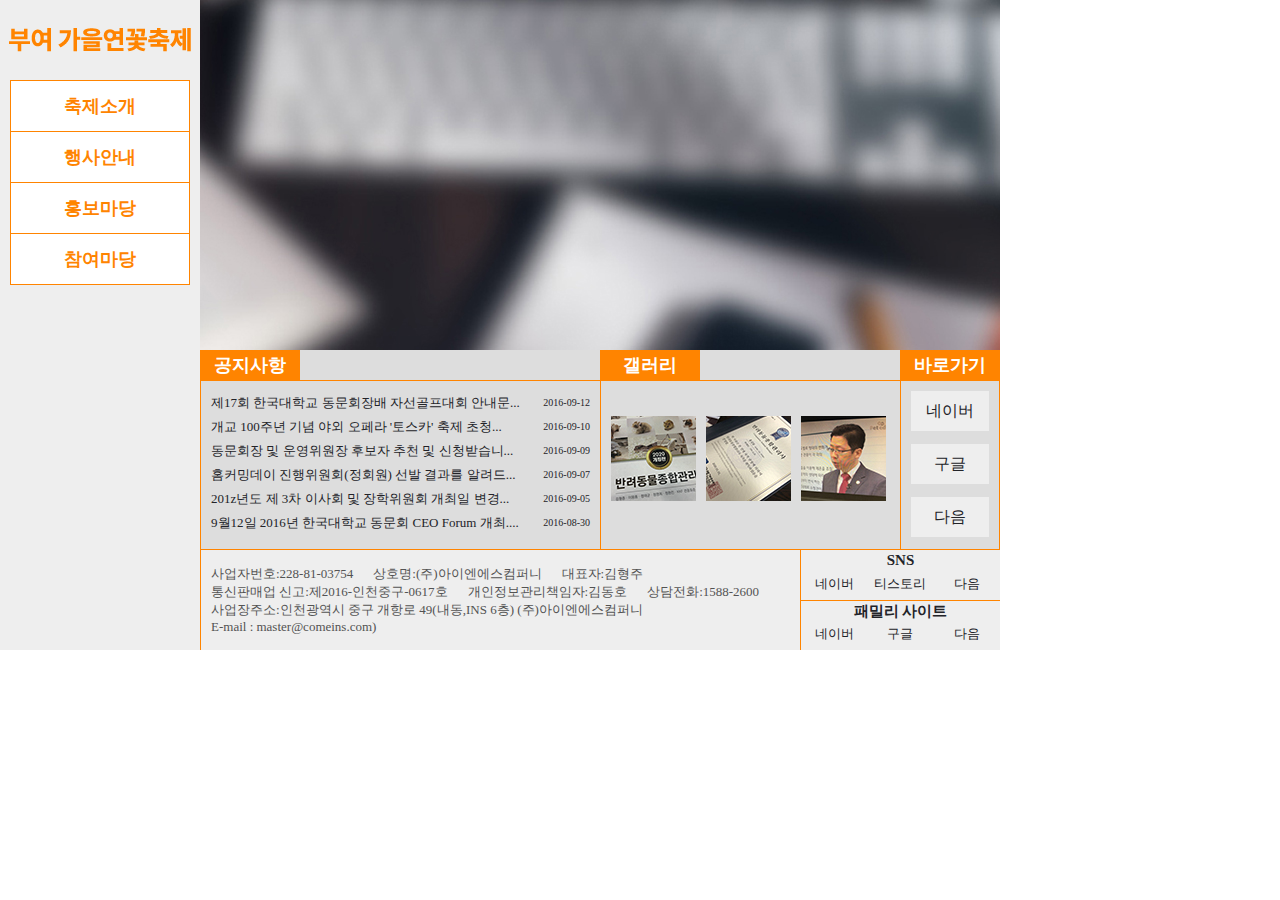
==== index.html @ 3350d327 "Add files via upload" ====
<!DOCTYPE html>
<html lang="ko">
<head>
    <meta charset="UTF-8">
    <title>부여 가을연꽃축제</title>
    <link rel="stylesheet" href="css/style.css" type="text/css">
    <script src="js/jquery-1.12.3.js"></script>
    <script src="js/script.js"></script>
</head>
<body>
  <div class="modal">
      <div class="modal_popup">
          <h2>타이틀입니다.</h2>
          <p>타이틀내용입니다.타이틀내용입니다.타이틀내용입니다.타이틀내용입니다.타이틀내용입니다.타이틀내용입니다.</p>
          <button>X 닫기</button>
      </div>
  </div>
   <div class="wrap clear">
       <header>
           <h2>
            <a href="#">
                <img src="img/logo.png" alt="부여 가을연꽃축제">
            </a>
           </h2>
           <nav>
               <ul class="gnb">
                   <li><a href="#">축제소개</a>
                       <ul class="sub">
                           <li><a href="#">초대의 글</a></li>
                           <li><a href="#">축제개요</a></li>
                           <li><a href="#">축제연혁</a></li>
                           <li><a href="#">오시는길</a></li>
                       </ul>
                   </li>
                   <li><a href="#">행사안내</a>
                       <ul class="sub">
                           <li><a href="#">셔틀버스안내</a></li>
                           <li><a href="#">행사안내</a></li>
                           <li><a href="#">행사일정</a></li>
                           <li><a href="#">소공연장</a></li>
                       </ul>
                   </li>
                   <li><a href="#">홍보마당</a>
                       <ul class="sub">
                           <li><a href="#">축제소식</a></li>
                           <li><a href="#">보도자료</a></li>
                           <li><a href="#">음식레시피</a></li>
                       </ul>
                   </li>
                   <li><a href="#">참여마당</a>
                       <ul class="sub">
                           <li><a href="#">참가후기</a></li>
                           <li><a href="#">연꽃갤러리</a></li>
                           <li><a href="#">포토갤러리</a></li>
                       </ul>
                   </li>
               </ul>
           </nav>
       </header>
        <div class="contents">
           <div class="slide">
               <ul>
                   <li><a href="#"><img src="img/banner1.jpg" alt="센서알고리즘 개발"></a></li>
                   <li><a href="#"><img src="img/banner2.jpg" alt="인공지능 로봇연구"></a></li>
                   <li><a href="#"><img src="img/banner3.jpg" alt="전자보안제품 생산"></a></li>
               </ul>
           </div>
           <div class="con clear">
               <section class="notice">
                   <h2>공지사항</h2>
                   <ul>
                       <li><a href="#">제17회 한국대학교 동문회장배 자선골프대회 안내문...<span class="day">2016-09-12</span></a></li>
                       <li><a href="#">개교 100주년 기념 야외 오페라 '토스카' 축제 초청...<span class="day">2016-09-10</span></a></li>
                       <li><a href="#">동문회장 및 운영위원장 후보자 추천 및 신청받습니...<span class="day">2016-09-09</span></a></li>
                       <li><a href="#">홈커밍데이 진행위원회(정회원) 선발 결과를 알려드...<span class="day">2016-09-07</span></a></li>
                       <li><a href="#">201z년도 제 3차 이사회 및 장학위원회 개최일 변경...<span class="day">2016-09-05</span></a></li>
                       <li><a href="#">9월12일 2016년 한국대학교 동문회 CEO Forum 개최....<span class="day">2016-08-30</span></a></li>
                   </ul>
               </section>
               <section class="gal">
                   <h2>갤러리</h2>
                   <ul class="clear">
                       <li><a href="#"><img src="img/gal1.jpg" alt="파트너"></a></li>
                       <li><a href="#"><img src="img/gal2.jpg" alt="능력을 담다"></a></li>
                       <li><a href="#"><img src="img/gal3.jpg" alt="희망을 담다"></a></li>
                   </ul>
               </section>
               <section class="baro">
                   <h2>바로가기</h2>
                   <ul>
                       <li><a href="#">네이버</a></li>
                       <li><a href="#">구글</a></li>
                       <li><a href="#">다음</a></li>
                   </ul>
               </section>
           </div>
           <footer class="clear">
               <div class="copy">
                   <ul>
                       <li>사업자번호:228-81-03754</li>
                       <li>상호명:(주)아이엔에스컴퍼니</li>
                       <li>대표자:김형주</li>
                       <li>통신판매업 신고:제2016-인천중구-0617호</li>
                       <li>개인정보관리책임자:김동호</li>
                       <li>상담전화:1588-2600</li>
                       <li>사업장주소:인천광역시 중구 개항로 49(내동,INS 6층) (주)아이엔에스컴퍼니</li>
                       <li>E-mail : master@comeins.com)</li>
                   </ul>
               </div>
               <div class="sns_fam">
                   <div class="sns">
                      <h2>SNS</h2>
                       <ul>
                           <li><a href="#">네이버</a></li>
                           <li><a href="#">티스토리</a></li>
                           <li><a href="#">다음</a></li>
                       </ul>
                   </div>
                   <div class="fam">
                      <h2>패밀리 사이트</h2>
                       <ul>
                           <li><a href="#">네이버</a></li>
                           <li><a href="#">구글</a></li>
                           <li><a href="#">다음</a></li>
                       </ul>
                   </div>
               </div>
           </footer>
       </div>
    </div>
</body>
</html>
---- css/style.css ----
*{
    margin: 0;
    padding: 0;
}
a{
    text-decoration: none;
    color: inherit;
}
ul{
    list-style: none;
}
img{
    vertical-align: top;
    border: 0;
}
.clear::after{
    display: table;
    content: "";
    clear: both;
}
body{
    width: 100%;
    color: #222328;
    background: #fff;
}
.wrap{
    width:1000px;
}
/*--------------modal-----------*/

.modal{
    position: fixed;
    width: 100%;
    height: 100%;
    background: rgba(0,0,0,0.3);
    z-index: 20;
    display: none;
}
.modal .modal_popup{
    position: absolute;
    top: 50%;
    left: 50%;
    transform: translate(-50%,-50%);
    width: 600px;
    height: 400px;
    background: #fff;
    box-sizing: border-box;
    padding: 30px;
}
.modal .modal_popup h2{
    height:40px;
    line-height: 40px;
}
.modal .modal_popup p{
    width: 100%;
    height: 240px;
    line-height: 25px;
    margin-top: 10px
}
.modal .modal_popup button{
    width: 100px;
    height: 50px;
    float: right;
}



/*--------------header-----------*/

header{
    width: 200px;
    height: 650px;
    background: #eee;
    float: left;
}
header h2{
    margin: 20px 0;
}

/*--------------nav-----------*/

nav{
    width: 180px;
    margin: 0 auto;
}
nav ul.gnb{
    text-align: center;
}
nav ul.gnb>li{
    line-height: 50px;
    font-size: 18px;
    font-weight: bold;
    box-sizing: border-box;
    border: 1px solid #ff8400;
    border-bottom: 0;
}
nav ul.gnb>li:last-child{
    border-bottom: 1px solid #ff8400;
}
nav ul.gnb>li:hover a{
    background: #ff8400;
    color: #fff;
}
nav ul.gnb>li a{
    display: block;
    width: 100%;
    background: #fff;
    color: #ff8400;
}
nav ul.gnb>li>ul.sub{
    display: none;
}
nav ul.gnb>li>ul.sub>li{
    height: 31px;
    line-height: 30px;
    font-size: 15px;
    box-sizing: border-box;
    border-bottom: 1px solid #ff8400;
    font-weight: normal;
}
nav ul.gnb>li>ul.sub>li:last-child{
    border-bottom: 1px solid #fff;
}
nav ul.gnb>li>ul.sub>li a{
    display: block;
    width: 100%;
    background: #fff;
    color: #ff8400;
}
nav ul.gnb>li>ul.sub>li a:hover{
    background: #ff8400;
    color: #fff;
}

/*--------------contents-----------*/

.contents{
    width: 800px;
    height: 650px;
    float: left;
}

/*--------------slide-----------*/

.slide{
    width: 100%;
    height: 350px;
    background: #ccc;
    overflow: hidden;
}
.slide ul{
    position: relative;
}
.slide ul li{
    position: absolute;
    top: 0;
    left: 0;
}

/*--------------con-----------*/

.con{
    width: 100%;
    height: 200px;
    background: #ddd;
}
.con section{
    float: left;
}
.con section h2{
    width: 100px;
    height: 30px;
    line-height: 30px;
    background: #ff8400;
    color: #fff;
    font-size: 18px;
    text-align: center;
}

.con .notice{
    width: 400px;
}
.con .notice ul{
    height: 170px;
    padding: 10px;
    box-sizing: border-box;
    border: 1px solid #ff8400;
    border-right: 0;
}
.con .notice ul li{
    font-size: 13px;
    height: 24px;
    line-height: 24px;
}
.con .notice ul li a{
    display: block;
    width: 100%;
}
.con .notice ul li a:hover{
    color: #ff8400;
}
.con .notice ul li a .day{
    float: right;
    font-size: 10px;
}


.con .gal{
    width: 300px;
}
.con .gal ul{
    height: 170px;
    padding-top: 35px;
    box-sizing: border-box;
    border: 1px solid #ff8400;
    border-right: 0;
}
.con .gal ul li{
    float: left;
    margin-left: 10px;
}
.con .gal ul li a:hover{
    opacity: 0.5;
}


.con .baro{
    width: 100px;
}
.con .baro ul{
    height: 170px;
    padding: 10px;;
    box-sizing: border-box;
    border: 1px solid #ff8400;
    text-align: center;
}
.con .baro ul li{
    height: 40px;
    line-height: 40px;
    background: #eee;
    margin-top: 13px;
}
.con .baro ul li:first-child{
    margin-top: 0;
}
.con .baro ul li a{
    display: block;
    width: 100%;
}
.con .baro ul li a:hover{
    background: #ff8400;
    color: #fff;
}



/*--------------footer-----------*/

footer{
    width: 100%;
    height: 100px;
    background: #eee;
}

footer .copy{
    float: left;
    width: 600px;
    height: 100px;
    padding-left: 10px;
    box-sizing: border-box;
    border-left: 1px solid #ff8400;
}
footer .copy ul{
    width: 100%;
    margin-top: 15px;
}
footer .copy ul li{
    float: left;
    margin-right: 20px;
    font-size: 13px;
    color: #535353;
}

footer .sns_fam{
    float: left;
    width: 200px;
    height: 100px;
    box-sizing: border-box;
    border-left: 1px solid #ff8400;
}
footer .sns_fam h2{
    width: 100%;
    text-align: center;
    font-size: 15px;
    height: 20px;
    line-height: 20px;
}
footer .sns_fam ul{
    margin-top: 5px;
}
footer .sns_fam ul li{
    float: left;
    width: calc(100%/3);
    font-size: 13px;
    text-align: center;
}

footer .sns_fam .sns{
    height: 50px;
}

footer .sns_fam .fam{
    height: 50px;
}
footer .sns_fam .fam h2{
    box-sizing: border-box;
    border-top: 1px solid #ff8400;
}
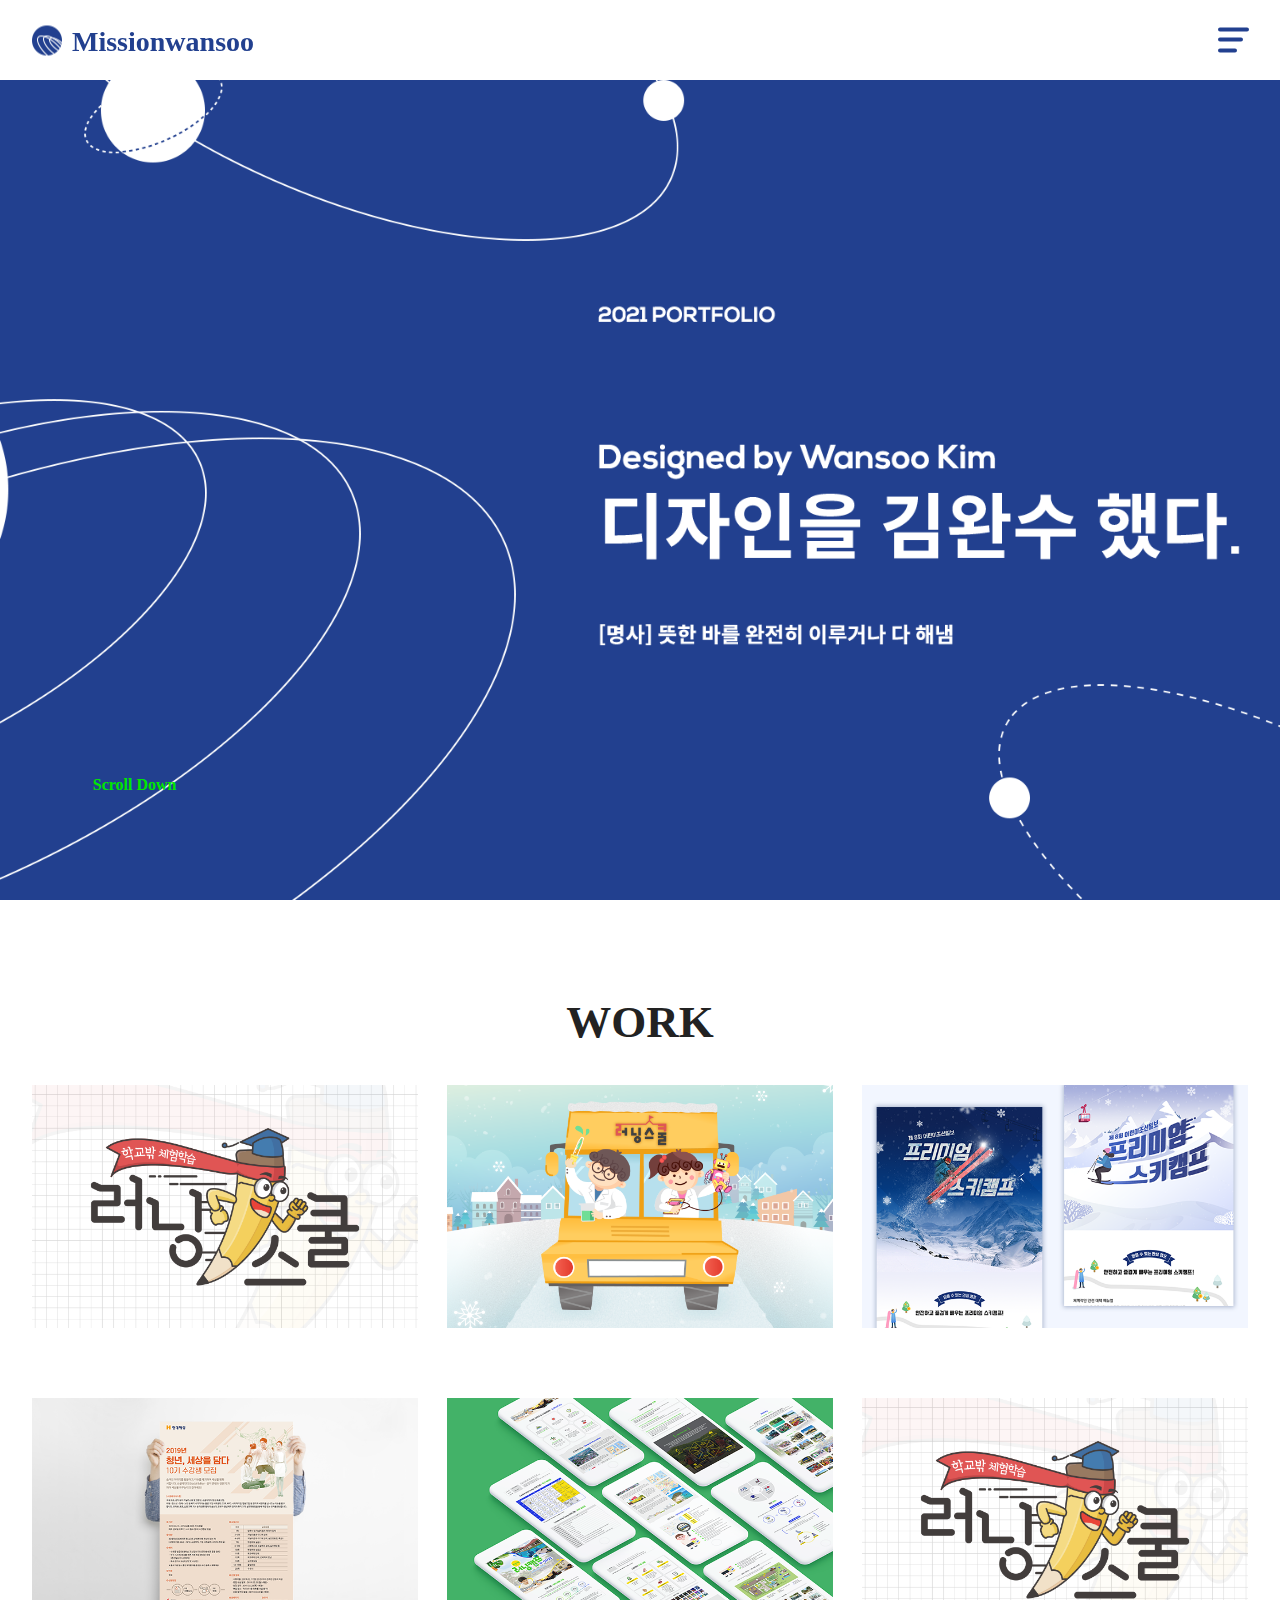
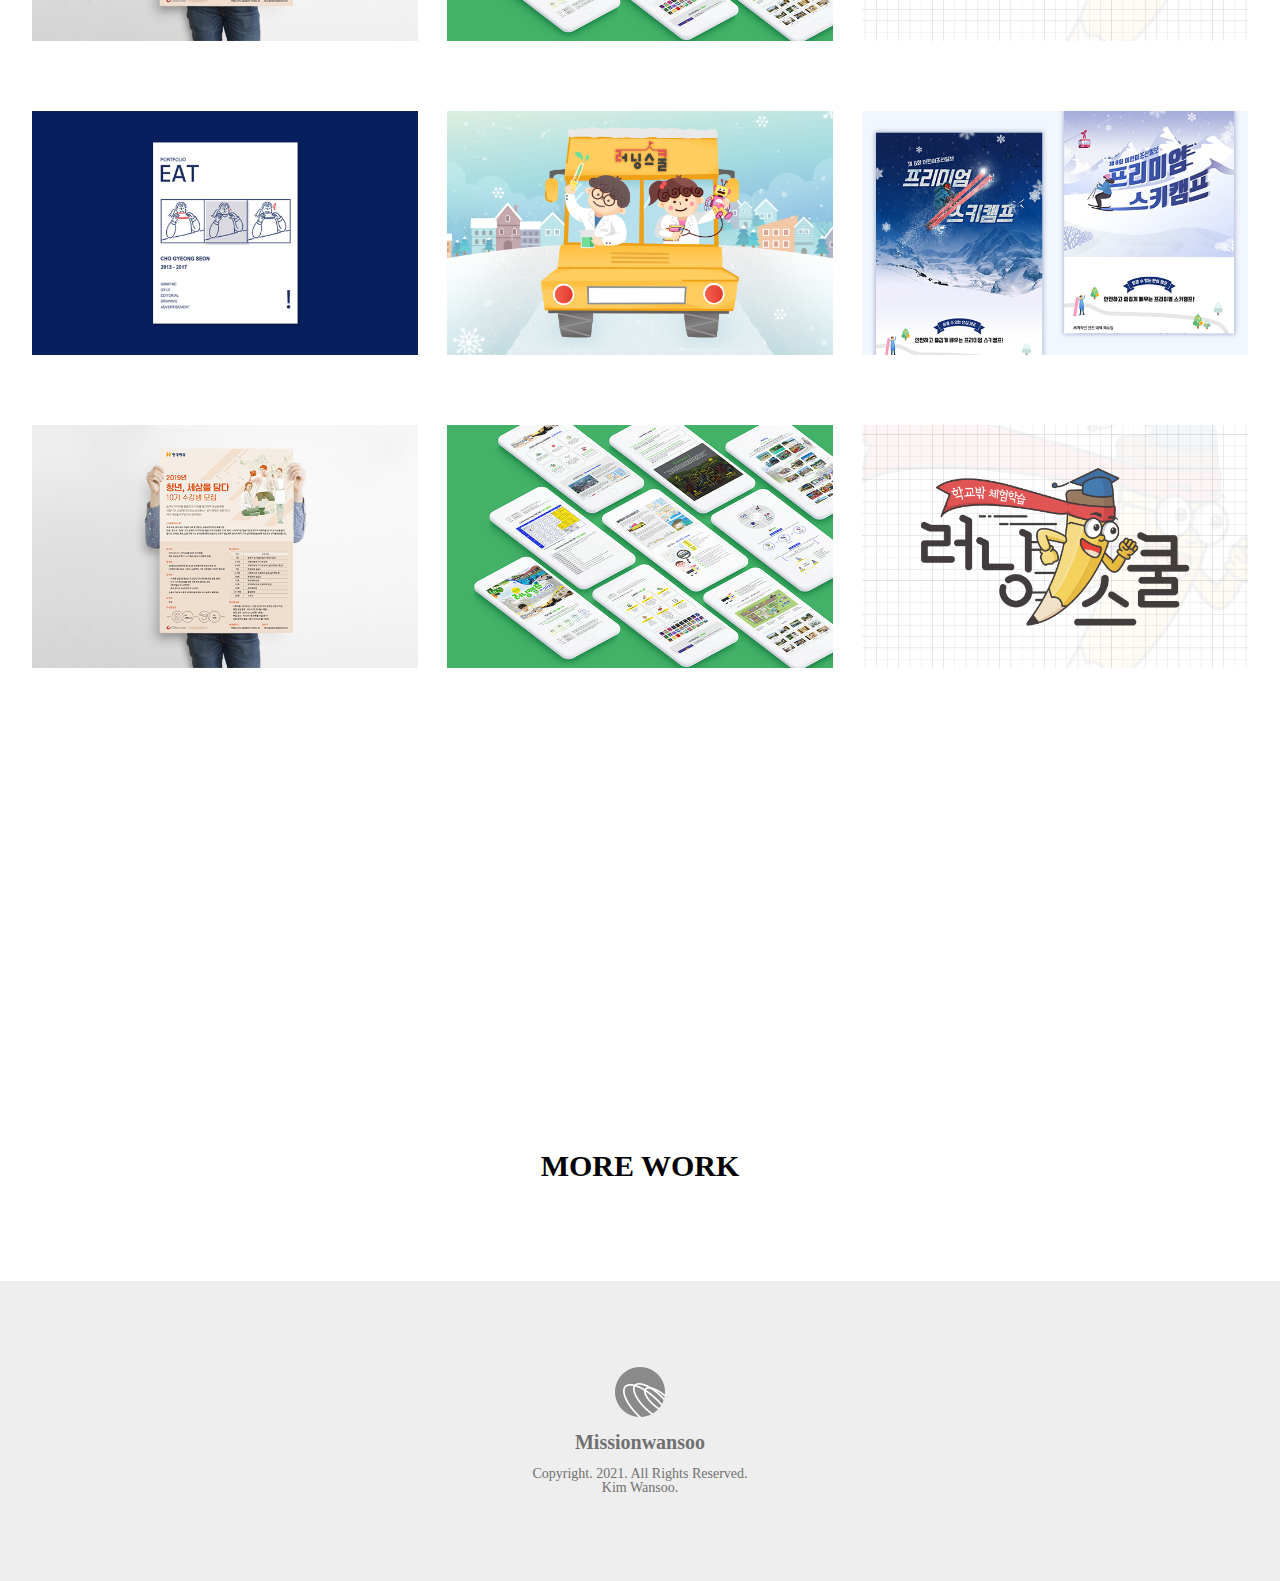
==== commit 8b21b82c: "Rename MISSON WANSOO.html to index.html" ====
--- a/index.html
+++ b/index.html
@@ -1,132 +1,401 @@
-<!DOCTYPE html>
-<html lang="ko">
-<head>
-    <meta charset="UTF-8">
-    <title>부여 가을연꽃축제</title>
-    <link rel="stylesheet" href="css/style.css" type="text/css">
-    <script src="js/jquery-1.12.3.js"></script>
-    <script src="js/script.js"></script>
-</head>
-<body>
-  <div class="modal">
-      <div class="modal_popup">
-          <h2>타이틀입니다.</h2>
-          <p>타이틀내용입니다.타이틀내용입니다.타이틀내용입니다.타이틀내용입니다.타이틀내용입니다.타이틀내용입니다.</p>
-          <button>X 닫기</button>
-      </div>
-  </div>
-   <div class="wrap clear">
-       <header>
-           <h2>
-            <a href="#">
-                <img src="img/logo.png" alt="부여 가을연꽃축제">
-            </a>
-           </h2>
-           <nav>
-               <ul class="gnb">
-                   <li><a href="#">축제소개</a>
-                       <ul class="sub">
-                           <li><a href="#">초대의 글</a></li>
-                           <li><a href="#">축제개요</a></li>
-                           <li><a href="#">축제연혁</a></li>
-                           <li><a href="#">오시는길</a></li>
-                       </ul>
-                   </li>
-                   <li><a href="#">행사안내</a>
-                       <ul class="sub">
-                           <li><a href="#">셔틀버스안내</a></li>
-                           <li><a href="#">행사안내</a></li>
-                           <li><a href="#">행사일정</a></li>
-                           <li><a href="#">소공연장</a></li>
-                       </ul>
-                   </li>
-                   <li><a href="#">홍보마당</a>
-                       <ul class="sub">
-                           <li><a href="#">축제소식</a></li>
-                           <li><a href="#">보도자료</a></li>
-                           <li><a href="#">음식레시피</a></li>
-                       </ul>
-                   </li>
-                   <li><a href="#">참여마당</a>
-                       <ul class="sub">
-                           <li><a href="#">참가후기</a></li>
-                           <li><a href="#">연꽃갤러리</a></li>
-                           <li><a href="#">포토갤러리</a></li>
-                       </ul>
-                   </li>
-               </ul>
-           </nav>
-       </header>
-        <div class="contents">
-           <div class="slide">
-               <ul>
-                   <li><a href="#"><img src="img/banner1.jpg" alt="센서알고리즘 개발"></a></li>
-                   <li><a href="#"><img src="img/banner2.jpg" alt="인공지능 로봇연구"></a></li>
-                   <li><a href="#"><img src="img/banner3.jpg" alt="전자보안제품 생산"></a></li>
-               </ul>
-           </div>
-           <div class="con clear">
-               <section class="notice">
-                   <h2>공지사항</h2>
-                   <ul>
-                       <li><a href="#">제17회 한국대학교 동문회장배 자선골프대회 안내문...<span class="day">2016-09-12</span></a></li>
-                       <li><a href="#">개교 100주년 기념 야외 오페라 '토스카' 축제 초청...<span class="day">2016-09-10</span></a></li>
-                       <li><a href="#">동문회장 및 운영위원장 후보자 추천 및 신청받습니...<span class="day">2016-09-09</span></a></li>
-                       <li><a href="#">홈커밍데이 진행위원회(정회원) 선발 결과를 알려드...<span class="day">2016-09-07</span></a></li>
-                       <li><a href="#">201z년도 제 3차 이사회 및 장학위원회 개최일 변경...<span class="day">2016-09-05</span></a></li>
-                       <li><a href="#">9월12일 2016년 한국대학교 동문회 CEO Forum 개최....<span class="day">2016-08-30</span></a></li>
-                   </ul>
-               </section>
-               <section class="gal">
-                   <h2>갤러리</h2>
-                   <ul class="clear">
-                       <li><a href="#"><img src="img/gal1.jpg" alt="파트너"></a></li>
-                       <li><a href="#"><img src="img/gal2.jpg" alt="능력을 담다"></a></li>
-                       <li><a href="#"><img src="img/gal3.jpg" alt="희망을 담다"></a></li>
-                   </ul>
-               </section>
-               <section class="baro">
-                   <h2>바로가기</h2>
-                   <ul>
-                       <li><a href="#">네이버</a></li>
-                       <li><a href="#">구글</a></li>
-                       <li><a href="#">다음</a></li>
-                   </ul>
-               </section>
-           </div>
-           <footer class="clear">
-               <div class="copy">
-                   <ul>
-                       <li>사업자번호:228-81-03754</li>
-                       <li>상호명:(주)아이엔에스컴퍼니</li>
-                       <li>대표자:김형주</li>
-                       <li>통신판매업 신고:제2016-인천중구-0617호</li>
-                       <li>개인정보관리책임자:김동호</li>
-                       <li>상담전화:1588-2600</li>
-                       <li>사업장주소:인천광역시 중구 개항로 49(내동,INS 6층) (주)아이엔에스컴퍼니</li>
-                       <li>E-mail : master@comeins.com)</li>
-                   </ul>
-               </div>
-               <div class="sns_fam">
-                   <div class="sns">
-                      <h2>SNS</h2>
-                       <ul>
-                           <li><a href="#">네이버</a></li>
-                           <li><a href="#">티스토리</a></li>
-                           <li><a href="#">다음</a></li>
-                       </ul>
-                   </div>
-                   <div class="fam">
-                      <h2>패밀리 사이트</h2>
-                       <ul>
-                           <li><a href="#">네이버</a></li>
-                           <li><a href="#">구글</a></li>
-                           <li><a href="#">다음</a></li>
-                       </ul>
-                   </div>
-               </div>
-           </footer>
-       </div>
-    </div>
-</body>
-</html>+<!DOCTYPE html>
+<!-- saved from url=(0025)http://oppositeprism.com/ -->
+<html lang="ko"><head><meta http-equiv="Content-Type" content="text/html; charset=UTF-8">
+    
+    <meta http-equiv="X-UA-Compatible" content="IE=Edge,chrome=1">
+    <meta name="viewport" content="width=device-width, initial-scale=1.0, minimum-scale=1.0, maximum-scale=1.0, user-scalable=no, target-densitydpi=medium-dpi">
+    <meta name="format-detection" content="telephone=no">
+    <meta name="title" content="디자인을 김완수 했다.">
+    <meta name="publisher" content="김완수">
+    <meta name="author" content="김완수">
+    <meta name="description" content="김완수 포토폴리오 웹 홈페이지입니다.">
+    <meta name="keywords" content="웹디자인,웹상세,상세페이지,코딩,디자이너포트폴리오,웹디자인포트폴리오,웹프로모션,일러스트">
+    <meta property="og:title" content="디자인을 김완수했다.">
+    <meta property="og:url" content="http://missionwansoo.com/">
+    <meta property="og:image" content="/img/ogimage.png">
+    <meta property="og:description" content="김완수 포토폴리오 웹 홈페이지입니다.">
+    <title>Missionwansoo</title>
+    <link rel="shortcut icon" href="img/prism.ico" type="image/x-icon">
+    <link rel="stylesheet" href="css/animate.min.css">
+    <link href="css/reset.css" rel="stylesheet">
+    <link href="css/common.css" rel="stylesheet">
+    <link href="css/main.css" rel="stylesheet">
+    <link href="fonts/font.css" rel="stylesheet">
+    <script src="js/jquery-latest.min.js"></script>
+    <script src="js/common.js"></script>
+    <script src="js/main.js"></script>
+</head>
+<body>
+    <!--header-->
+    <header id="header">
+        <div class="header_menu">
+            <div class="top wrapper clearfix">
+                <h1 class="logo">
+                    <a href="http://oppositeprism.com/index.html">
+                    <img src="img/logo.png" alt="logo"><span>Missionwansoo</span></a>
+                </h1>
+                <!--웹ham-->
+                <div class="header_web clearfix">
+                    <p class="menu_text"><img src="img/menu_text.png"></p>
+                    <div class="hambtn open">
+                        <span class="line line1" style="background-color: rgb(34, 64, 143); width: 31px;"></span>
+                        <span class="line line2" style="background-color: rgb(34, 64, 143); width: 25px;"></span>
+                        <span class="line line3" style="background-color: rgb(34, 64, 143); width: 19px;"></span>
+                    </div>
+                    <div class="hambtn close" style="display: none;"></div>
+                </div>
+                <!--모바일ham-->
+                <div class="header_mobile clearfix">
+                    <div class="m_hambtn m_open">
+                        <span class="m_line m_line1"></span>
+                        <span class="m_line m_line2"></span>
+                        <span class="m_line m_line3"></span>
+                    </div>
+                    <div class="m_hambtn m_close"></div>
+                </div>
+            </div>
+            <div class="gnb_menu" style="display: block; right: -2000px;">
+                <div class="middle">
+                    <ul class="gnb">
+                        <li class="sgnb sgnb1">
+                            <p class="menu menu_tit"><a href="http://oppositeprism.com/company-work/company-all.html">Company work</a></p>
+                            <p class="menu"><a href="http://oppositeprism.com/company-work/company-all.html">All</a></p>
+                            <p class="menu"><a href="http://oppositeprism.com/company-work/promotion.html">Promotion</a></p>
+                            <p class="menu"><a href="http://oppositeprism.com/company-work/editorial.html">Edit</a></p>
+                            <p class="menu"><a href="http://oppositeprism.com/company-work/web.html">Web Site</a></p>
+                        </li>
+                        <li class="sgnb sgnb2">
+                            <p class="menu menu_tit"><a href="http://oppositeprism.com/Personal-Work/personal-all.html">Personal Work</a></p>
+                            <p class="menu"><a href="http://oppositeprism.com/Personal-Work/personal-all.html">All</a></p>
+                            <p class="menu"><a href="http://oppositeprism.com/Personal-Work/illust.html">Illust</a></p>
+                            <p class="menu"><a href="http://oppositeprism.com/Personal-Work/editorial.html">Edit</a></p>
+                        </li>
+                        <li class="sgnb sgnb3">
+                            <p class="menu menu_tit"><a href="http://oppositeprism.com/about.html">About</a></p>
+                        </li>
+                        <li class="sgnb sgnb4">
+                            <p class="menu menu_tit"><a href="http://oppositeprism.com/contact.html">Contact</a></p>
+                        </li>
+                    </ul>
+                </div>
+            </div>
+        </div>
+            <!--//모바일gnb-->
+        <p class="back"></p>
+    </header>
+    <!----------------------------비쥬얼이쥬---------------------------------->
+    <section id="visual">
+        <div class="wrapper">
+            <div class="text">
+               <!---------------------텍스트쥬------------------------>
+                <p class="tit_desc web_tit_desc animated fadeInUp"><img src="img/m_main_desc_sub.png"></p>
+                <p class="tit_desc mobile_tit_desc animated fadeInUp"><img src="img/m_main_desc_sub.png"></p>
+                <h2 class="tit_text animated fadeInUp">
+                    <img src="img/m_main_tit.png">
+                </h2>
+                <p class="tit_desc web_tit_desc animated fadeInUp"><img src="img/m_main_desc.png"></p>
+                <p class="tit_desc mobile_tit_desc animated fadeInUp"><img src="img/m_main_desc.png"></p>
+            </div>
+            <!------------------------임이지쥬----------------------------->
+            <p class="scroll_down">Scroll Down</p>
+        </div>
+    </section>
+    <section id="container">
+        <div class="container1 wrapper">
+            <div class="con_title">
+                <h3 class="con_tit">WORK</h3>
+            </div>
+            <ul class="content">
+                <li class="portbox28" style="opacity: 1; margin-top: 0px;">
+                    <a href="http://oppositeprism.com/Personal-Work/personal3.html">
+                        <div class="hidden">
+                            <p class="bg">d</p>
+                        </div>
+                        <div class="desc">
+                           <div class="type">
+                                <p class="type_desc">CI로고</p>
+                                <p class="type_dot"><img src="img/dot.png"></p>
+                            </div>
+                            <h4 class="thumb_tit">러닝스쿨 로고디자인</h4>
+                            <p class="date">Date 2019.03</p>
+                        </div>
+                    </a>
+                </li>
+                <!--<li class="portbox10">
+                    <a href="company-work/promotion11.html">
+                        <div class="hidden">
+                            <p class="bg">d</p>
+                        </div>
+                        <div class="desc">
+                           <div class="type">
+                                <p class="type_desc">웹사이트</p>
+                                <p class="type_dot"><img src="img/dot.png"></p>
+                            </div>
+                            <h4 class="thumb_tit">서울창의마을 홈페이지 리뉴얼</h4>
+                            <p class="date">Date 2018.05</p>
+                        </div>
+                    </a>
+                </li>-->
+                <li class="portbox1" style="opacity: 1; margin-top: 0px;">
+                    <a href="http://oppositeprism.com/company-work/promotion1.html">
+                        <div class="hidden">
+                            <p class="bg">d</p>
+                        </div>
+                        <div class="desc">
+                            <div class="type">
+                                <p class="type_desc">웹프로모션</p>
+                                <p class="type_dot"><img src="img/dot.png"></p>
+                            </div>
+                            <h4 class="thumb_tit">러닝스쿨 겨울과학캠프</h4>
+                            <p class="date">Date 2019.11</p>
+                        </div>
+                    </a>
+                </li>
+                <li class="portbox2" style="opacity: 1; margin-top: 0px;">
+                    <a href="http://oppositeprism.com/company-work/promotion2.html">
+                        <div class="hidden">
+                            <p class="bg">d</p>
+                        </div>
+                        <div class="desc">
+                            <div class="type">
+                                <p class="type_desc">웹프로모션</p>
+                                <p class="type_dot"><img src="img/dot.png"></p>
+                            </div>
+                            <h4 class="thumb_tit">어린이조선일보 프리미엄스키캠프</h4>
+                            <p class="date">Date 2019.11</p>
+                        </div>
+                    </a>
+                </li>
+                <li class="portbox3" style="opacity: 1; margin-top: 0px;">
+                    <a href="http://oppositeprism.com/company-work/promotion3.html">
+                        <div class="hidden">
+                            <p class="bg">d</p>
+                        </div>
+                        <div class="desc">
+                            <div class="type">
+                                <p class="type_desc">편집포스터</p>
+                                <p class="type_dot"><img src="img/dot.png"></p>
+                            </div>
+                            <h4 class="thumb_tit">청세담, 청년 세상을 담다</h4>
+                            <p class="date">Date 2018.12</p>
+                        </div>
+                    </a>
+                </li>
+                <li class="portbox4" style="opacity: 1; margin-top: 0px;">
+                    <a href="http://oppositeprism.com/company-work/promotion4.html">
+                        <div class="hidden">
+                            <p class="bg">d</p>
+                        </div>
+                        <div class="desc">
+                           <div class="type">
+                                <p class="type_desc">웹프로모션</p>
+                                <p class="type_dot"><img src="img/dot.png"></p>
+                            </div>
+                            <h4 class="thumb_tit">러닝스쿨 일로일로</h4>
+                            <p class="date">Date 2019.05</p>
+                        </div>
+                    </a>
+                </li>
+                <li class="portbox5" style="opacity: 1; margin-top: 0px;">
+                    <a href="http://oppositeprism.com/company-work/promotion5.html">
+                        <div class="hidden">
+                            <p class="bg">d</p>
+                        </div>
+                        <div class="desc">
+                           <div class="type">
+                                <p class="type_desc">편집포스터</p>
+                                <p class="type_dot"><img src="img/dot.png"></p>
+                            </div>
+                            <h4 class="thumb_tit">주니어플라톤 독서발표논술대회</h4>
+                            <p class="date">Date 2019.06</p>
+                        </div>
+                    </a>
+                </li>
+                <li class="portbox6" style="opacity: 1; margin-top: 0px;">
+                    <a href="http://oppositeprism.com/company-work/promotion6.html">
+                        <div class="hidden">
+                            <p class="bg">d</p>
+                        </div>
+                        <div class="desc">
+                           <div class="type">
+                                <p class="type_desc">편집포스터</p>
+                                <p class="type_dot"><img src="img/dot.png"></p>
+                            </div>
+                            <h4 class="thumb_tit">수협 바다사랑 초등학생 문예공모전</h4>
+                            <p class="date">Date 2019.07</p>
+                        </div>
+                    </a>
+                </li>
+                <li class="portbox26" style="opacity: 1; margin-top: 0px;">
+                    <a href="http://oppositeprism.com/Personal-Work/personal1.html">
+                        <div class="hidden">
+                            <p class="bg">d</p>
+                        </div>
+                        <div class="desc">
+                           <div class="type">
+                                <p class="type_desc">편집</p>
+                                <p class="type_dot"><img src="img/dot.png"></p>
+                            </div>
+                            <h4 class="thumb_tit">EAT. 조경선 포트폴리오</h4>
+                            <p class="date">Date 2017.11</p>
+                        </div>
+                    </a>
+                </li>
+                <li class="portbox7" style="opacity: 1; margin-top: 0px;">
+                    <a href="http://oppositeprism.com/company-work/promotion8.html">
+                        <div class="hidden">
+                            <p class="bg">d</p>
+                        </div>
+                        <div class="desc">
+                           <div class="type">
+                                <p class="type_desc">웹프로모션</p>
+                                <p class="type_dot"><img src="img/dot.png"></p>
+                            </div>
+                            <h4 class="thumb_tit">영어능력평가 텝스</h4>
+                            <p class="date">Date 2018.11</p>
+                        </div>
+                    </a>
+                </li>
+                <li class="portbox14" style="opacity: 1; margin-top: 0px;">
+                    <a href="http://oppositeprism.com/company-work/promotion7.html">
+                        <div class="hidden">
+                            <p class="bg">d</p>
+                        </div>
+                        <div class="desc">
+                           <div class="type">
+                                <p class="type_desc">웹사이트</p>
+                                <p class="type_dot"><img src="img/dot.png"></p>
+                            </div>
+                            <h4 class="thumb_tit">특공대 공부캠프 서브페이지 디자인</h4>
+                            <p class="date">Date 2018.10</p>
+                        </div>
+                    </a>
+                </li>
+                <li class="portbox9" style="opacity: 1; margin-top: 0px;">
+                    <a href="http://oppositeprism.com/company-work/promotion10.html">
+                        <div class="hidden">
+                            <p class="bg">d</p>
+                        </div>
+                        <div class="desc">
+                           <div class="type">
+                                <p class="type_desc">웹프로모션</p>
+                                <p class="type_dot"><img src="img/dot.png"></p>
+                            </div>
+                            <h4 class="thumb_tit">국기원 학교폭력 예방캠페인</h4>
+                            <p class="date">Date 2018.07</p>
+                        </div>
+                    </a>
+                </li>
+                <li class="portbox11" style="opacity: 1; margin-top: 0px;">
+                    <a href="http://oppositeprism.com/company-work/promotion12.html">
+                        <div class="hidden">
+                            <p class="bg">d</p>
+                        </div>
+                        <div class="desc">
+                           <div class="type">
+                                <p class="type_desc">웹프로모션</p>
+                                <p class="type_dot"><img src="img/dot.png"></p>
+                            </div>
+                            <h4 class="thumb_tit">러닝스쿨 정기 기획전</h4>
+                            <p class="date">Date 2019</p>
+                        </div>
+                    </a>
+                </li>
+                <li class="portbox13">
+                    <a href="http://oppositeprism.com/company-work/promotion14.html">
+                        <div class="hidden">
+                            <p class="bg">d</p>
+                        </div>
+                        <div class="desc">
+                           <div class="type">
+                                <p class="type_desc">편집신문광고</p>
+                                <p class="type_dot"><img src="img/dot.png"></p>
+                            </div>
+                            <h4 class="thumb_tit">러닝스쿨 여름가을 전단광고</h4>
+                            <p class="date">Date 2019.07</p>
+                        </div>
+                    </a>
+                </li>
+                <!--<li class="portbox8">
+                    <a href="company-work/promotion9.html">
+                        <div class="hidden">
+                            <p class="bg">d</p>
+                        </div>
+                        <div class="desc">
+                           <div class="type">
+                                <p class="type_desc">편집신문광고</p>
+                                <p class="type_dot"><img src="img/dot.png"></p>
+                            </div>
+                            <h4 class="thumb_tit">러닝스쿨 겨울전단광고</h4>
+                            <p class="date">Date 2019.11</p>
+                        </div>
+                    </a>
+                </li>-->
+                <li class="portbox15">
+                    <a href="http://oppositeprism.com/company-work/promotion15.html">
+                        <div class="hidden">
+                            <p class="bg">d</p>
+                        </div>
+                        <div class="desc">
+                           <div class="type">
+                                <p class="type_desc">편집전단지</p>
+                                <p class="type_dot"><img src="img/dot.png"></p>
+                            </div>
+                            <h4 class="thumb_tit">브런치에듀 입시특강 전단지</h4>
+                            <p class="date">Date 2018.10</p>
+                        </div>
+                    </a>
+                </li>
+                <li class="portbox27">
+                    <a href="http://oppositeprism.com/Personal-Work/personal2.html">
+                        <div class="hidden">
+                            <p class="bg">d</p>
+                        </div>
+                        <div class="desc">
+                            <div class="type">
+                                <p class="type_desc">일러스트</p>
+                                <p class="type_dot"><img src="img/dot.png"></p>
+                            </div>
+                            <h4 class="thumb_tit">아이디어스 일러스트작업</h4>
+                            <p class="date">Date 2018.08</p>
+                        </div>
+                    </a>
+                </li>
+                <li class="portbox16" style="opacity: 1; margin-top: 0px;">
+                    <a href="http://oppositeprism.com/company-work/promotion16.html">
+                        <div class="hidden">
+                            <p class="bg">d</p>
+                        </div>
+                        <div class="desc">
+                           <div class="type">
+                                <p class="type_desc">웹프로모션</p>
+                                <p class="type_dot"><img src="img/dot.png"></p>
+                            </div>
+                            <h4 class="thumb_tit">코딩이랑 놀자 유치부프로그램</h4>
+                            <p class="date">Date 2018.05</p>
+                        </div>
+                    </a>
+                </li>
+            </ul>
+            <p class="con_under_btn">
+                <a href="http://oppositeprism.com/company-work/company-all.html">MORE WORK</a>
+            </p>
+        </div>
+    </section>
+    <footer id="footer">
+        <div class="wrapper">
+           	<p class="foot_img"><img src="img/footer_logo.png" alt="footer_logo"></p>
+            <h1 class="foot_logo">Missionwansoo</h1>
+            <p class="copy">Copyright. 2021. All Rights Reserved.</p>
+            <p class="copy">Kim Wansoo.</p>
+        </div>
+    </footer>
+
+
+
+
+
+
+
+
+</body></html>
--- a/css/common.css
+++ b/css/common.css
@@ -0,0 +1,467 @@
+html{
+    font-size:62.5%;
+}
+body{
+    font-family: 'SpoqaHanSans','Nexa',sans-serif;
+    color: #222;
+    font-size: 1.7rem;
+    font-weight: 400;
+    position: relative;
+}
+.wrapper{
+    max-width: 95%;
+    position: relative;
+    margin: 0 auto;
+}
+.clearfix::after{
+    content: "";
+    display: block; 
+    clear: both;
+}
+/************header************/
+#header{
+    position: fixed;
+    top:0;
+    left: 0;
+    z-index: 100;
+    width: 100%;
+}
+#header .header_menu{
+    background-color: #fff;
+    box-sizing: border-box;
+    position: relative;
+    z-index: 10;
+}
+#header .header_menu .header_d{
+    display: none;
+}
+#header .header_menu .top{
+    height: 80px;
+    color: #22408f;
+}
+#header .header_menu .top .logo{
+    float: left;
+    line-height: 80px;
+    font-size: 2.8rem;
+    font-family: 'Nexa';
+    font-weight: 700;
+    margin-top: 2px;
+}
+#header .header_menu .top .logo a img{
+	vertical-align: middle;
+	transform: translate(0,-15%);
+	margin-right: 10px;
+}
+#header .header_menu .top .logo a span{
+	height: 30px;
+	line-height: 30px;
+}
+#header .header_menu .top .header_mobile{
+    display: none;
+}
+#header .header_menu .top .header_mobile,
+#header .header_menu .top .header_web{
+    float: right;
+}
+#header .header_menu .top .header_web .menu_text{
+    float: left;
+    position: absolute;
+    right:43px;
+    top:50%;
+    transform: translateY(-50%);
+}
+#header .header_menu .top .header_mobile .m_hambtn,
+#header .header_menu .top .header_web .hambtn{
+    position: absolute;
+    top:50%;
+    transform: translateY(-50%);
+    right:0%;
+    cursor: pointer;
+    z-index: 3;
+    width: 30px;
+    height: 25px;
+}
+#header .header_menu .top .header_mobile .m_hambtn .m_line,
+#header .header_menu .top .header_web .hambtn .line{
+    background-color: #22408f;
+    width: 31px;
+    height: 4px;
+    display: block;
+    border-radius: 100px;
+    position: absolute;
+    left: 0;
+    transition: all 0.3s;
+    -webkit-transition: all 0.3s;
+}
+#header .header_menu .top .header_mobile .m_hambtn .m_line1,
+#header .header_menu .top .header_web .hambtn .line1{
+    top:0;
+}
+#header .header_menu .top .header_mobile .m_hambtn .m_line2,
+#header .header_menu .top .header_web .hambtn .line2{
+    top:10px;
+    width: 21px;
+}
+#header .header_menu .top .header_mobile .m_hambtn .m_line3,
+#header .header_menu .top .header_web .hambtn .line3{
+    bottom:0;
+}
+#header .header_menu .top .header_mobile .m_close,
+#header .header_menu .top .header_web .close {
+    position: absolute;
+    top:50%;
+    transform: translateY(-50%);
+    right:0;
+    cursor: pointer;
+    z-index:5;
+    width: 30px;
+    height: 25px;
+    display: none
+}
+.open1{
+    transform: rotate(45deg);
+    transform-origin:0 50%;
+}
+.open2{
+    opacity: 0
+}
+.open3{
+    transform: rotate(-45deg);
+    transform-origin:0 50%
+}
+/****************gnb***************/
+#header .header_menu .gnb_menu{
+    background-color: #000;
+    position: absolute;
+    top:80px;
+    left:-2000px;
+    z-index:4;
+    height:100vh;
+    -webkit-height: 100vh;
+    -moz-height: 100vh;
+    -ms-height: 100vh;
+    -o-height: 100vh;
+    width: 30%;
+    box-sizing: border-box;
+    display: none;
+    font-family: 'Nexa',sans-serif;
+}
+#header .header_menu .gnb_menu .middle{
+    display: table;
+    height: 100vh;
+    width: 100%;
+}
+#header .header_menu .gnb_menu .middle .gnb{
+    display: table-cell;
+    vertical-align: middle;
+    margin: 0 auto;
+    text-align: left;
+}
+#header .header_menu .gnb_menu .middle .gnb .sgnb{
+    margin-bottom: 40px;
+}
+#header .header_menu .gnb_menu .middle .gnb .sgnb:last-child{
+    margin-bottom: 110px
+}
+#header .header_menu .gnb_menu .middle .gnb .sgnb .menu{
+    font-weight: 300;
+    color:#fff;
+    font-size: 2rem;
+    margin-bottom: 20px;
+    padding: 0 40px;
+    opacity: 0.7
+}
+#header .header_menu .gnb_menu .middle .gnb .sgnb .menu_tit{
+    font-size: 3.8rem;
+    font-weight: 700;
+    opacity: 1
+}
+#header .header_menu .gnb_menu .middle .gnb .sgnb .menu a:hover{
+    color:#00e701;
+    transition: 0.5s;
+}
+/*********************visual*****************************/
+#visual{
+    padding-top: 80px;
+}
+/*********************container*****************************/
+#container{
+    margin-top: 100px;
+    margin-bottom: 100px;
+}
+#container .con_under_btn{
+    text-align: center
+}
+#container .con_under_btn a{
+    display: inline-block;
+    font-family: 'Nexa';
+    margin-top:70px;
+    color: #000;
+    box-sizing: border-box;
+    font-weight: 700;
+    font-size: 3rem
+}
+#container .con_under_btn a:hover {
+    color: #fe0000;
+    transition: 0.4s;
+}
+/********************footer**********************/
+#footer{
+    background-color:#eee;
+    height: 300px;
+    text-align: center;
+    color: #707070;
+    font-family: 'Nexa';
+    display: table;
+    width: 100%;
+} 
+#footer .wrapper{
+    display: table-cell;
+    vertical-align: middle;
+}
+#footer .wrapper .foot_logo{
+    font-weight: 700;
+    margin-bottom: 15px;
+	margin-top: 15px;
+    font-size: 2rem
+}
+#footer .wrapper .copy{
+    font-size: 1.4rem
+}
+
+/**********************************************/
+
+
+/*****(1200)*****/
+@media screen and (max-width: 1200px){
+    
+}
+/***********************(1024-750)********************/
+@media screen and (max-width: 1024px){
+    .wrapper{
+        max-width: 92%;
+    } 
+    #header .header_menu .top{
+        height: 66px;
+    }
+    #header .header_menu .top .logo{
+        line-height: 66px;
+        font-size: 3rem;
+        margin-top: 2px;
+    }
+    #header .header_menu .top .header_mobile{
+        display:block;
+    }
+    #header .header_menu .top .header_web{
+        display:none;
+    }
+    #header .header_menu .top .header_mobile .m_hambtn{
+        width: 31px;
+        height: 26px;
+    }
+    #header .header_menu .top .header_mobile .m_hambtn .m_line{
+        width: 31px;
+        height: 3px;
+    }
+    #header .header_menu .top .header_mobile .m_hambtn .m_line1{
+        bottom:0;
+    }
+    #header .header_menu .top .header_mobile .m_hambtn .m_line2{
+        width: 22px;
+        top:11px;
+    }
+    #header .header_menu .top .header_mobile .m_hambtn .m_line3{
+        bottom:0;
+    }
+    #header .header_menu .top .header_mobile .m_close{
+        width: 31px;
+        height: 26px;
+    }
+    #header .header_menu .gnb_menu{
+        top:66px;
+		width: 100%;
+    }
+    #header .header_menu .gnb_menu .middle .gnb .sgnb .menu{
+        font-size: 2.2rem;
+        margin-bottom: 22px;
+    }
+    #header .header_menu .gnb_menu .middle .gnb .sgnb .menu_tit{
+        font-size: 4.5rem;
+    }
+    #visual{
+        padding-top: 66px;
+    }  
+}
+/********************(780)**********************/
+@media screen and (max-width: 780px){
+    #header .header_menu .top{
+        height: 55px;
+    }
+    #header .header_menu .top .logo{
+        line-height: 55px;
+        font-size: 2.7rem;
+        margin-top: 1px;
+    }
+    #header .header_menu .top .header_mobile .m_hambtn{
+        width: 28px;
+        height: 24px;
+    }
+    #header .header_menu .top .header_mobile .m_hambtn .m_line{
+        width: 28px;
+        height: 4px;
+    }
+    #header .header_menu .top .header_mobile .m_hambtn .m_line1{
+        bottom:0;
+    }
+    #header .header_menu .top .header_mobile .m_hambtn .m_line2{
+        width: 20px;
+        top:10px;
+    }
+    #header .header_menu .top .header_mobile .m_hambtn .m_line3{
+        bottom:0;
+    }
+    #header .header_menu .top .header_mobile .m_close{
+        width: 28px;
+        height: 24px;
+    }
+    #header .header_menu .gnb_menu{
+        top:50px;
+		width: 100%;
+    }
+    #header .header_menu .top .header_web .menu_text{
+        display: none;
+    }
+    #header .header_menu .gnb_menu .middle .gnb .sgnb{
+        margin-bottom: 30px;
+    }
+    #header .header_menu .gnb_menu .middle .gnb .sgnb .menu{
+        font-size:2rem;
+        margin-bottom: 20px;
+    }
+    #header .header_menu .gnb_menu .middle .gnb .sgnb .menu_tit{
+        font-size: 3.8rem;
+    }
+    #header .header_menu .gnb_menu .middle .gnb .sgnb:last-child{
+        margin-bottom: 60px
+    }
+    #visual{
+        padding-top: 55px
+    } 
+    #container{
+        margin-bottom: 70px;
+        margin-top: 70px;
+    }
+     #container .con_under_btn{
+        text-align: left;
+    }
+    #container .con_under_btn a{
+        font-size: 2.8rem;
+        margin-top: 35px;
+    }
+    #footer{
+        height: 200px;
+        text-align: left;
+    } 
+	#footer .wrapper .foot_img{
+		margin-left: 4%;
+	}
+	#footer .wrapper .foot_img img{
+		width: 40px;
+	}
+    #footer .wrapper .foot_logo{
+        margin-bottom: 7px;
+        font-size: 2rem;
+        margin-left: 4%;
+    }
+    #footer .wrapper .copy{
+        font-size: 1.2rem;
+        margin-left: 4%;
+        font-weight: 700
+    }
+}
+/***********(480)**********/
+@media screen and (max-width: 480px){
+    #header .header_menu .top{
+        height: 50px;
+    }
+    #header .header_menu .top .logo{
+        line-height: 50px;
+        font-size: 2rem;
+        margin-top: 3px;
+    }
+    #header .header_menu .top .header_mobile .m_hambtn{
+        width: 25px;
+        height: 21px;
+    }
+    #header .header_menu .top .header_mobile .m_hambtn .m_line{
+        width: 25px;
+        height: 3px;
+    }
+    #header .header_menu .top .header_mobile .m_hambtn .m_line1{
+        bottom:0;
+    }
+    #header .header_menu .top .header_mobile .m_hambtn .m_line2{
+        width: 19px;
+        top:9px;
+    }
+    #header .header_menu .top .header_mobile .m_hambtn .m_line3{
+        bottom:0;
+    }
+    #header .header_menu .top .header_mobile .m_close{
+        width: 25px;
+        height: 21px;
+    }
+    #header .header_menu .gnb_menu{
+        top:50px;
+    }
+    #header .header_menu .gnb_menu .middle .gnb .sgnb .menu{
+        font-size:1.9rem;
+        margin-bottom: 16px;
+    }
+    #header .header_menu .gnb_menu .middle .gnb .sgnb .menu_tit{
+        font-size: 3rem;
+    }
+    #header .header_menu .gnb_menu .middle .gnb .sgnb:last-child{
+        margin-bottom: 60px
+    }
+    #visual{
+        padding-top:50px;
+    }
+    #container{
+        margin-top: 70px;
+        margin-bottom: 70px;
+    }
+    #container .con_under_btn a{
+        font-size: 2rem;
+    }
+    #footer{
+        height: 90px;
+    } 
+    #footer .wrapper .foot_logo{
+        font-size: 1.8rem;
+        margin-bottom: 6px
+    }
+    #footer .wrapper .copy{
+        font-size: 1.1rem;
+    }
+}
+/*****(375)*****/
+@media screen and (max-width: 375px){ 
+    #header .header_menu .gnb_menu .middle .gnb .sgnb:last-child{
+        margin-bottom: 65px
+    }
+}
+    /*****(360)*****/
+@media screen and (max-width: 360px){ 
+    #header .header_menu .gnb_menu .middle .gnb .sgnb{
+        margin-bottom: 20px;
+    }
+    #header .header_menu .gnb_menu .middle .gnb .sgnb .menu{
+        font-size:1.8rem;
+        margin-bottom: 16px;
+    }
+    #header .header_menu .gnb_menu .middle .gnb .sgnb .menu_tit{
+        font-size:2.7rem;
+    }   
+}
+
--- a/css/main.css
+++ b/css/main.css
@@ -0,0 +1,489 @@
+body{
+    font-family: 'SpoqaHanSans','Nexa','sans-serif';
+    color: #222;
+}
+#visual{
+    width: 100%;
+    background-color: #22408f;
+    height: 100vh;
+    color: #fff;
+    box-sizing: border-box;
+    position: relative;
+    overflow: hidden;
+    position: relative;
+    background-image: url(../img/main_bg.png);
+    background-position: center center;
+    background-size: cover;
+}
+#visual .wrapper{
+    height: 100%;
+    width: 100%;
+    display: table;
+}
+#visual .wrapper .text{
+    width: 100%;
+    position: relative;
+    display: table-cell;
+    vertical-align: middle;
+    padding-bottom: 80px;
+	text-align: right;
+}
+#visual .wrapper .text .tit_text{
+    width: 100%;
+    animation-duration: 1.6s;
+	padding-top: 100px;
+}
+#visual .wrapper .text .tit_text img{
+    width: 650px
+}
+#visual .wrapper .text .tit_desc{
+    padding-top:50px;
+    width: 100%;
+    animation-duration: 1.8s;
+    animation-delay: 0.8s;
+}
+#visual .wrapper .text .mobile_tit_desc{
+    display: none;
+}
+#visual .wrapper .text .tit_desc img{
+    width: 650px
+}
+#visual .wrapper .text .tit_textsub{
+	padding-top:10px;
+}
+/*********************scroll******************************/
+#visual .wrapper .scroll_down{
+    font-size: 1.6rem;
+    position: absolute;
+    bottom:13%;
+    font-family: 'Nexa';
+    font-weight: 700;
+    left: 5%;
+    z-index: 14;
+    color: #00e701;
+/*    transform: rotate(90deg);*/
+    -moz-animation-duration: 1.6s;
+    -webkit-animation-duration: 1.6s;
+    -ms-animation-duration: 1.6s;
+    -o-animation-duration: 1.6s;
+    animation-duration: 1.6s;
+    -moz-animation-name: slide;
+    -webkit-animation-name: slide;
+    -ms-animation-name: slide;
+    -o-animation-name: slide;
+    animation-name: slide;
+   -moz- animation-iteration-count: infinite;
+    -webkit-animation-iteration-count: infinite;
+    -ms-animation-iteration-count: infinite;
+    -o-animation-iteration-count: infinite;
+    animation-iteration-count: infinite;
+    -moz-animation-direction: alternate;
+    -webkit-animation-direction: alternate;
+    -ms-animation-direction: alternate;
+    -o-animation-direction: alternate;
+    animation-direction: alternate;
+}
+@-moz-keyframes slide{
+    from{
+        bottom: 20%;
+    }
+    to{
+        bottom:13%;
+    }
+}
+@-webkit-keyframes slide{
+    from{
+        bottom: 20%;
+    }
+    to{
+        bottom:13%;
+    }
+}
+@-ms-keyframes slide{
+    from{
+        bottom: 20%;
+    }
+    to{
+        bottom:13%;
+    }
+}
+@-o-keyframes slide{
+    from{
+        bottom: 20%;
+    }
+    to{
+        bottom:13%;
+    }
+}
+@keyframes slide{
+    from{
+        bottom: 20%;
+    }
+    to{
+        bottom:13%;
+    }
+}
+
+
+/********************container**********************/
+#container .container1 .con_title{
+    position: relative
+}
+#container .container1 .con_title{
+    font-family: 'nexa';
+    font-weight: 700;
+    margin-bottom: 40px;
+    text-align: center;
+}
+#container .container1 .con_title .con_tit{
+    font-size: 4.5rem;
+}
+#container .container1 .content{
+    width: 100%;
+    font-size: 0;
+    overflow-x: hidden
+}
+#container .container1 .content li{
+    display: inline-block;
+    width: 31.78%;
+    margin-right:2.33%; 
+    box-sizing: border-box;
+    position: relative;
+    margin-bottom:70px;
+    opacity: 0;
+    margin-top: 100px;
+}
+#container .container1 .content li:nth-child(1),
+#container .container1 .content li:nth-child(2),
+#container .container1 .content li:nth-child(3){
+    margin-top: 0;
+    opacity: 1
+}
+#container .container1 .content li:nth-child(3),
+#container .container1 .content li:nth-child(6),
+#container .container1 .content li:nth-child(9),
+#container .container1 .content li:nth-child(12),
+#container .container1 .content li:nth-child(15){
+    margin-right: 0;
+}
+#container .container1 .content li:nth-child(13),
+#container .container1 .content li:nth-child(14),
+#container .container1 .content li:nth-child(15){
+    margin-bottom: 0;
+}
+#container .container1 .content li:nth-child(16){
+    display: none;
+}
+#container .container1 .content li a{
+    display: inline-block;
+    width: 100%;
+    height: 19vw;
+}
+#container .container1 .content li a .hidden{
+     overflow: hidden   
+}
+#container .container1 .content li a .hidden .bg{
+    background-repeat: no-repeat;
+    background-position: center center;
+    background-size: cover;
+    width: 100%;
+    height: 19vw;
+    text-indent: 9999px;
+}
+#container .container1 .content .portbox28 a .hidden .bg{
+    background-image:url(../img/thum/main_thum28.png);
+}
+#container .container1 .content .portbox10 a .hidden .bg{
+    background-image:url(../img/thum/main_thum10.png);
+}
+#container .container1 .content .portbox1 a .hidden .bg{
+    background-image:url(../img/thum/main_thum1.png);
+}
+#container .container1 .content .portbox2 a .hidden .bg{
+    background-image:url(../img/thum/main_thum2.png);
+}
+#container .container1 .content .portbox3 a .hidden .bg{
+    background-image:url(../img/thum/main_thum3.png);
+}
+#container .container1 .content .portbox4 a .hidden .bg{
+    background-image:url(../img/thum/main_thum4.png);
+}
+#container .container1 .content .portbox5 a .hidden .bg{
+    background-image:url(../img/thum/main_thum28.png);
+}
+#container .container1 .content .portbox6 a .hidden .bg{
+    background-image:url(../img/thum/main_thum26.png);
+}
+#container .container1 .content .portbox26 a .hidden .bg{
+    background-image:url(../img/thum/main_thum1.png);
+}
+#container .container1 .content .portbox7 a .hidden .bg{
+    background-image:url(../img/thum/main_thum2.png);
+}
+#container .container1 .content .portbox14 a .hidden .bg{
+    background-image:url(../img/thum/main_thum3.png);
+}
+#container .container1 .content .portbox9 a .hidden .bg{
+    background-image:url(../img/thum/main_thum4.png);
+}
+#container .container1 .content .portbox11 a .hidden .bg{
+    background-image:url(../img/thum/main_thum28.png);
+}
+#container .container1 .content .portbox13 a .hidden .bg{
+    background-image:url(../img/thum/main_thum26.png);
+}
+#container .container1 .content .portbox8 a .hidden .bg{
+    background-image:url(../img/thum/main_thum1.png);
+}
+#container .container1 .content .portbox15 a .hidden .bg{
+    background-image:url(../img/thum/main_thum2.png);
+}
+#container .container1 .content .portbox27 a .hidden .bg{
+    background-image:url(../img/thum/main_thum3.png);
+}
+#container .container1 .content .portbox16 a .hidden .bg{
+    background-image:url(../img/thum/main_thum4.png);
+}
+#container .container1 .content li a .desc{
+    width: 100%;
+    display: none;
+    position: absolute;
+    text-align: center;
+    top:50%;
+    left: 0;
+    transform: translateY(-50%);
+}
+#container .container1 .content li a .desc .type .type_desc{
+    font-size: 1.5rem;
+}
+#container .container1 .content li a .desc .type .type_dot{
+    margin: 5px 0 13px 0;
+}
+#container .container1 .content li a .desc .thumb_tit{
+    margin-bottom: 7px;
+    font-weight: 700;
+    padding: 0 10px;
+    line-height: 1.2;
+    font-size: 1.8rem
+}
+#container .container1 .content li a .desc .date{
+    font-size: 1.5rem;
+    color:#7a7a7a;
+    font-weight: 300;
+}
+#container .container1 .content li:hover .hidden .bg{
+    animation: pulse 0.7s;
+    opacity: 0.1;
+    transition: 0.5s;
+}
+#container .container1 .content li:hover .desc{
+    display: inline-block;
+}
+/*************************************************/
+
+/**********(1600)***********/
+@media screen and (max-width: 1600px){
+}
+/*****(1200)*****/
+@media screen and (max-width: 1200px){
+    #visual .wrapper .scroll_down{
+        left: 3%
+    }
+    #container .container1 .con_title{
+        margin-bottom: 40px;
+    }
+    #container .container1 .content li{
+        width: 48.5%;
+        margin-right:3%;
+        overflow-y: hidden
+    } 
+    #container .container1 .content li:nth-child(3){
+        margin-top: 100px;
+        opacity: 0;
+    }
+    #container .container1 .content li:nth-child(3),
+    #container .container1 .content li:nth-child(9),
+    #container .container1 .content li:nth-child(15){
+        margin-right:3%;
+    }
+    #container .container1 .content li:nth-child(2),
+    #container .container1 .content li:nth-child(4),
+    #container .container1 .content li:nth-child(8),
+    #container .container1 .content li:nth-child(10),
+    #container .container1 .content li:nth-child(14),
+    #container .container1 .content li:nth-child(16){
+        margin-right: 0
+    }
+    #container .container1 .content li:nth-child(13),
+    #container .container1 .content li:nth-child(14){
+        margin-bottom: 70px;
+    }
+    #container .container1 .content li:nth-child(16){
+        display: inline-block;
+        vertical-align: top;
+        margin-bottom: 0
+    }
+    #container .container1 .content li a{
+        height: 25vw;
+    }
+    #container .container1 .content li a .hidden .bg{
+        height: 25vw;
+    }
+    #container .container1 .content li a .desc{
+        display: block;
+        text-align: left;
+        position: static;
+        transform: translateX(0);
+        margin-top: 18px;
+        margin-bottom: 50px
+    }
+    #container .container1 .content li:nth-child(15) a .desc,
+    #container .container1 .content li:nth-child(16) a .desc{
+        margin-bottom: 0;
+    }
+    #container .container1 .content li a .desc .type .type_dot img{
+        display: none;
+    }
+    #container .container1 .content li a .desc .type .type_dot::after{
+        content: '';
+        display: block;
+        width: 7%;
+        background-color: #fe0000;
+        height: 1px;
+        margin: 7px 0 14px 0;
+    }
+    #container .container1 .content li a .desc .thumb_tit{
+        font-weight: 400;
+        font-size: 2rem;
+        padding: 0;
+    }
+    #container .container1 .content li:hover .hidden .bg{
+        opacity: 1;
+    }
+}
+
+
+
+/**************************************/
+/*****(1024-750)*****/
+@media screen and (max-width: 1024px){
+    #visual{
+        height: 1000px;
+    }
+    #visual .wrapper .text{
+        padding-bottom: 150px;
+    }
+    #visual .wrapper .text .tit_text img{
+        width: 550px
+    }
+    #visual .wrapper .text .tit_desc img{
+        width: 550px
+    }
+    #container .container1 .content li a .desc .type .type_dot::after{
+        width: 8%
+    }
+}
+/*****(780)*****/
+@media screen and (max-width: 780px){
+    #visual{
+        height: 800px;
+		background-image: url(../img/m_main_bg.png);
+    }
+    #visual .wrapper .text .tit_text img{
+        width: 450px
+    }
+    #visual .wrapper .text .web_tit_desc{
+        display: none;
+    }
+    #visual .wrapper .text .mobile_tit_desc{
+        display: block;
+    }
+     #visual .wrapper .text .tit_desc{
+        padding-top: 40px
+    }
+    #visual .wrapper .text .tit_desc img{
+        width: 450px
+    }
+    #visual .wrapper .text .tit_text{
+        padding-top: 50px;
+    }
+    #visual .wrapper .scroll_down{
+        left: 1%;
+    }
+    #container .container1 .content li{
+        width: 100%;
+        margin-right:0;
+    } 
+    #container .container1 .content li:nth-child(2){
+        margin-top: 100px;
+        opacity: 0;
+    }
+    #container .container1 .content li:nth-child(15){
+        margin-bottom: 70px;
+    }
+    #container .container1 .content li a{
+        height: 55vw;
+    }
+    #container .container1 .content li a .hidden .bg{
+        height: 55vw;
+    }
+    #container .container1 .content li a .desc .type .type_dot::after{
+        width: 5.5%;
+    }
+}
+/***********(480)**********/
+@media screen and (max-width: 480px){
+    #visual{
+        height: 600px;
+        padding-top:50px;
+        background-position: right 50px;
+        background-image: url(../img/m_visual_main.png);
+    }
+    #visual .wrapper .text{
+        padding-bottom: 220px;
+    }
+    #visual .wrapper .text .tit_text img{
+        width: 320px
+    }
+     #visual .wrapper .text .tit_desc{
+        padding-top: 25px
+    }
+    #visual .wrapper .text .tit_desc img{
+        width: 240px
+    }
+    #visual .wrapper .scroll_down{
+        right: -10%;
+        font-size: 1.4rem
+    }
+    #container .container1 .con_title{
+        margin-bottom: 30px;
+    }
+    #container .container1 .con_title .con_tit{
+        font-size: 3.5rem;
+    }
+}
+/*****(375)*****/
+@media screen and (max-width: 375px){ 
+    #visual{
+        height: 550px;
+    }
+    #visual .wrapper .text{
+        padding-bottom: 180px;
+    }
+    #visual .wrapper .scroll_down{
+        font-size: 1.25rem
+    }
+}
+/*****se(360)*****/
+@media screen and (max-width: 320px){ 
+    #visual .wrapper .text .tit_text img{
+        width: 250px
+    }
+     #visual .wrapper .text .tit_desc{
+        padding-top: 20px
+    }
+    #visual .wrapper .text .tit_desc img{
+        width: 200px
+    }
+}
+
--- a/fonts/font.css
+++ b/fonts/font.css
@@ -0,0 +1,42 @@
+@font-face{
+    font-family:'SpoqaHanSans';
+    src:url('/SpoqaHanSansNeo-Regular.eot');
+    src:url('/SpoqaHanSansNeo-Regular.woff2') format('woff2'),
+        url('/SpoqaHanSansNeo-Regular.woff') format('woff'),
+        url('/SpoqaHanSansNeo-Regular.ttf') format('truetype');
+    font-weight:400;
+}
+@font-face{
+    font-family:'SpoqaHanSans';
+    src:url('/SpoqaHanSansNeo-Light.eot');
+    src:url('/SpoqaHanSansNeo-Light.woff2') format('woff2'),
+        url('/SpoqaHanSansNeo-Light.woff') format('woff'),
+        url('/SpoqaHanSansNeo-Light.ttf') format('truetype');
+    font-weight:300;
+}
+@font-face{
+    font-family:'SpoqaHanSans';
+    src:url('/SpoqaHanSansNeo-Bold.eot');
+    src:url('/SpoqaHanSansNeo-Bold.woff2') format('woff2'),
+        url('/SpoqaHanSansNeo-Bold.woff') format('woff'),
+        url('/SpoqaHanSansNeo-Bold.ttf') format('truetype');
+    font-weight:700;
+}
+@font-face{
+    font-family:'Nexa';
+    src:url('/Nexa Light.eot');
+    src:url('/Nexa Light.woff2') format('woff2'),
+        url('/Nexa Light.woff') format('woff'),
+        url('/Nexa Light.ttf') format('truetype');
+    font-weight:400;
+}
+@font-face{
+    font-family:'Nexa';
+    src:url('/Nexa Bold.eot');
+    src:url('/Nexa Bold.woff2') format('woff2'),
+        url('/Nexa Bold.woff') format('woff'),
+        url('/Nexa Bold.ttf') format('truetype');
+    font-weight:700;
+}
+
+
